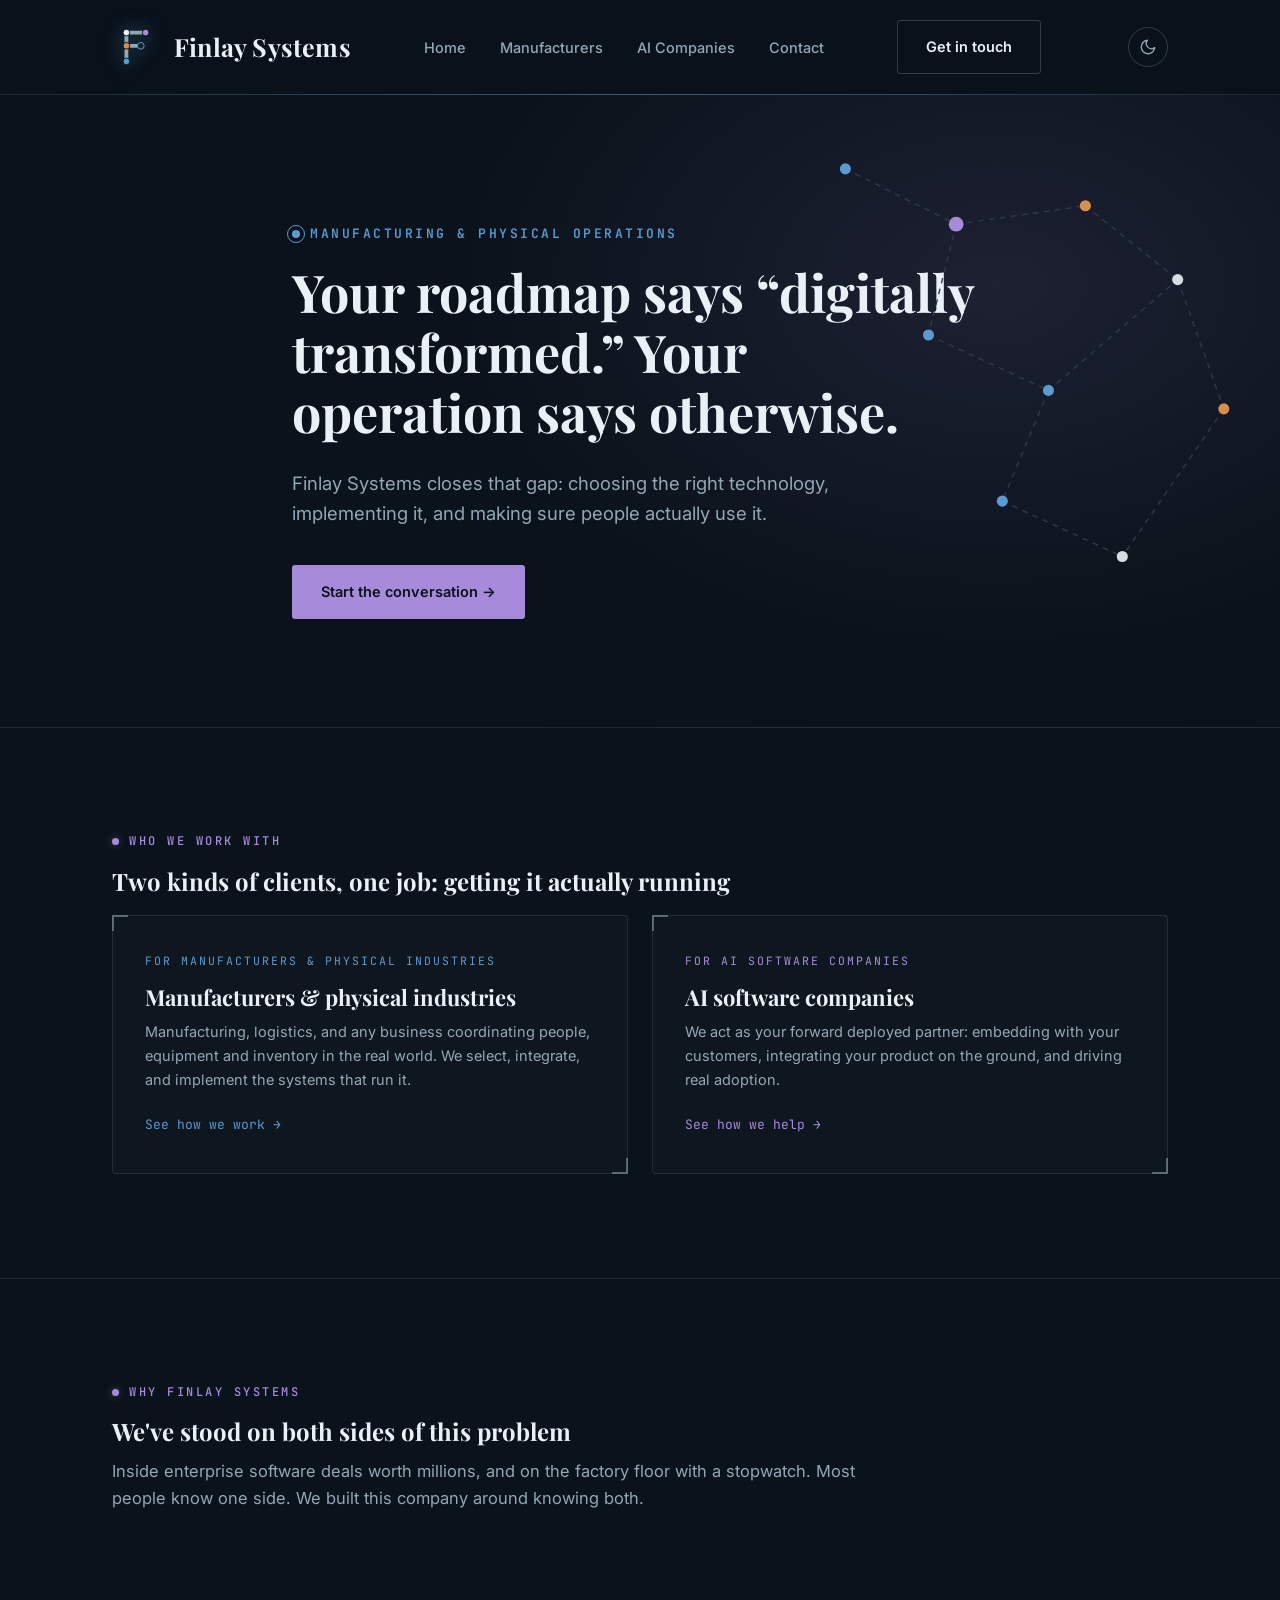
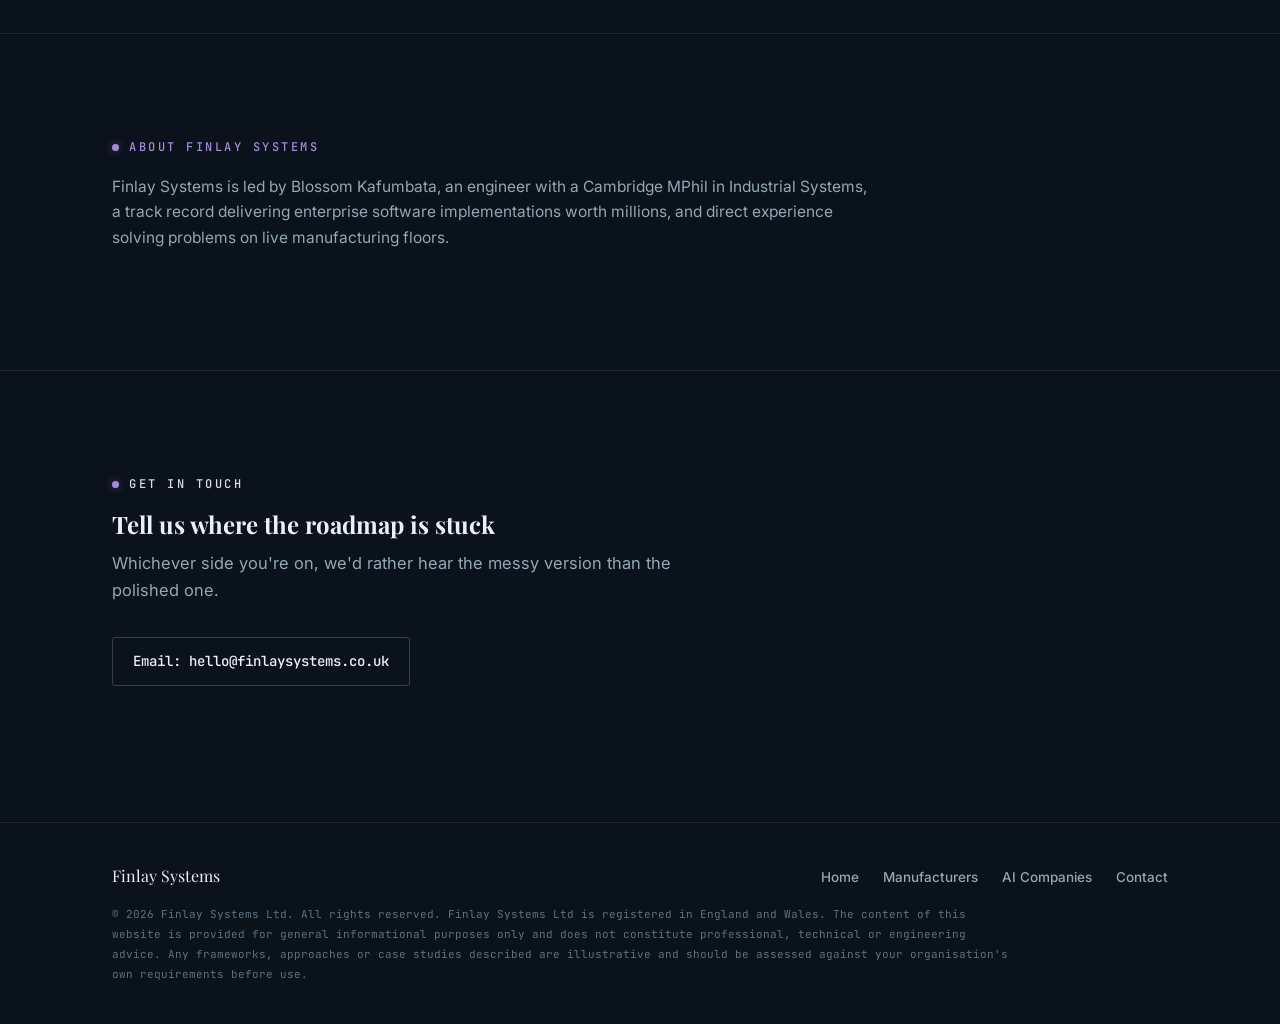
==== finlay-systems-website-final/index.html @ d7bae2d4 "Add files via upload" ====
<!DOCTYPE html>
<html lang="en">
<head>
<meta charset="UTF-8">
<script>(function(){try{var t=localStorage.getItem('finlay-theme');if(t==='light'){document.documentElement.setAttribute('data-theme','light');}}catch(e){}})();</script>
<meta name="viewport" content="width=device-width, initial-scale=1.0">
<title>Finlay Systems: Manufacturing, Physical Operations & AI Deployment</title>
<meta name="description" content="Finlay Systems helps manufacturing and physical operations businesses implement the right systems, and helps AI software companies deploy their product on the ground as their forward deployed partner.">
<link rel="icon" href="favicon.ico" sizes="50x50">
<link rel="icon" href="assets/logo-icon.svg" type="image/svg+xml">
<link rel="icon" href="assets/favicon-32.png" type="image/png" sizes="32x32">
<link rel="icon" href="assets/favicon-16.png" type="image/png" sizes="16x16">
<link rel="apple-touch-icon" href="assets/apple-touch-icon.png">
<link rel="icon" href="assets/favicon-192.png" type="image/png" sizes="192x192">
<link rel="stylesheet" href="styles.css">
</head>
<body>

<header>
  <div class="nav-wrap">
    <a href="index.html" class="brand">
      <svg viewBox="0 0 200 200" xmlns="http://www.w3.org/2000/svg">
        <g fill="none" stroke="#94A7B5" stroke-width="16" stroke-linecap="round">
          <line x1="60" y1="40" x2="60" y2="160"/>
          <line x1="60" y1="40" x2="140" y2="40"/>
          <line x1="60" y1="95" x2="120" y2="95"/>
        </g>
        <circle cx="60" cy="40" r="14" fill="#EAF1F6" stroke="#0A121B" stroke-width="4"/>
        <circle cx="60" cy="95" r="14" fill="#D68F4E" stroke="#0A121B" stroke-width="4"/>
        <circle cx="60" cy="160" r="14" fill="#5B9BCF" stroke="#0A121B" stroke-width="4"/>
        <circle cx="120" cy="95" r="14" fill="#16232F" stroke="#5B9BCF" stroke-width="4"/>
        <circle cx="140" cy="40" r="14" fill="#A78BDB" stroke="#0A121B" stroke-width="4"/>
      </svg>
      <span class="brand-name">Finlay Systems</span>
    </a>

    <nav class="desktop-nav">
      <ul>
        <li><a href="index.html">Home</a></li>
        <li><a href="manufacturers.html">Manufacturers</a></li>
        <li><a href="ai-companies.html">AI Companies</a></li>
        <li><a href="index.html#contact">Contact</a></li>
      </ul>
    </nav>

    <a href="index.html#contact" class="btn btn-ghost nav-cta">Get in touch</a>

    <div class="nav-right">
      <button class="theme-toggle" aria-label="Toggle light and dark mode">
        <svg class="icon-moon" viewBox="0 0 24 24" fill="none" stroke="currentColor" stroke-width="1.8" stroke-linecap="round" stroke-linejoin="round"><path d="M21 12.8A9 9 0 1 1 11.2 3 7 7 0 0 0 21 12.8Z"/></svg>
        <svg class="icon-sun" viewBox="0 0 24 24" fill="none" stroke="currentColor" stroke-width="1.8" stroke-linecap="round" stroke-linejoin="round"><circle cx="12" cy="12" r="4.5"/><path d="M12 2.5v2M12 19.5v2M4.2 4.2l1.4 1.4M18.4 18.4l1.4 1.4M2.5 12h2M19.5 12h2M4.2 19.8l1.4-1.4M18.4 5.6l1.4-1.4"/></svg>
      </button>

      <button class="menu-toggle" aria-label="Open menu">
        <span></span><span></span><span></span>
      </button>
    </div>
  </div>
  <div class="mobile-nav">
    <a href="index.html">Home</a>
    <a href="manufacturers.html">Manufacturers</a>
    <a href="ai-companies.html">AI Companies</a>
    <a href="index.html#contact">Contact</a>
  </div>
</header>

<!-- ================= HERO ================= -->
<section id="home" class="hero">
  <svg class="hero-net" viewBox="0 0 520 600" xmlns="http://www.w3.org/2000/svg" aria-hidden="true">
    <g fill="none" stroke="#2A3B4A" stroke-width="1.5">
      <line class="net-line" x1="60" y1="80" x2="180" y2="140"/>
      <line class="net-line" x1="180" y1="140" x2="150" y2="260"/>
      <line class="net-line" x1="180" y1="140" x2="320" y2="120"/>
      <line class="net-line" x1="320" y1="120" x2="420" y2="200"/>
      <line class="net-line" x1="150" y1="260" x2="280" y2="320"/>
      <line class="net-line" x1="280" y1="320" x2="420" y2="200"/>
      <line class="net-line" x1="280" y1="320" x2="230" y2="440"/>
      <line class="net-line" x1="230" y1="440" x2="360" y2="500"/>
      <line class="net-line" x1="420" y1="200" x2="470" y2="340"/>
      <line class="net-line" x1="470" y1="340" x2="360" y2="500"/>
    </g>
    <g class="net-node" style="color:#5B9BCF;"><circle cx="60" cy="80" r="6" fill="currentColor"/></g>
    <g class="net-node" style="color:#D68F4E;"><circle cx="320" cy="120" r="6" fill="currentColor"/></g>
    <g class="net-node" style="color:#5B9BCF;"><circle cx="150" cy="260" r="6" fill="currentColor"/></g>
    <g class="net-node" style="color:#D7DEE3;"><circle cx="420" cy="200" r="6" fill="currentColor"/></g>
    <g class="net-node" style="color:#5B9BCF;"><circle cx="280" cy="320" r="6" fill="currentColor"/></g>
    <g class="net-node" style="color:#D68F4E;"><circle cx="470" cy="340" r="6" fill="currentColor"/></g>
    <g class="net-node" style="color:#5B9BCF;"><circle cx="230" cy="440" r="6" fill="currentColor"/></g>
    <g class="net-node" style="color:#D7DEE3;"><circle cx="360" cy="500" r="6" fill="currentColor"/></g>
    <g class="net-node" style="color:#A78BDB;"><circle cx="180" cy="140" r="8" fill="currentColor"/></g>
  </svg>
  <div class="container">
    <p class="hero-kicker"><span class="pulse-dot"></span>Manufacturing &amp; Physical Operations</p>
    <h1>Your roadmap says &ldquo;digitally transformed.&rdquo; Your operation says otherwise.</h1>
    <p class="lede">Finlay Systems closes that gap: choosing the right technology, implementing it, and making sure people actually use it.</p>
    <div class="hero-actions">
      <a href="index.html#contact" class="btn btn-primary">Start the conversation →</a>
    </div>
  </div>
</section>

<!-- ================= TWO PATHS ================= -->
<section>
  <div class="container">
    <div class="section-head">
      <span class="eyebrow">Who we work with</span>
      <h2>Two kinds of clients, one job: getting it actually running</h2>
    </div>
    <div class="path-grid">
      <a href="manufacturers.html" class="path-card panel reveal" style="--accent:var(--steel); --accent-glow:var(--steel-glow);">
        <div class="path-eyebrow">For manufacturers &amp; physical industries</div>
        <h3>Manufacturers &amp; physical industries</h3>
        <p>Manufacturing, logistics, and any business coordinating people, equipment and inventory in the real world. We select, integrate, and implement the systems that run it.</p>
        <span class="path-link">See how we work →</span>
      </a>
      <a href="ai-companies.html" class="path-card panel reveal" style="--accent:var(--purple); --accent-glow:var(--purple-glow);">
        <div class="path-eyebrow">For AI software companies</div>
        <h3>AI software companies</h3>
        <p>We act as your forward deployed partner: embedding with your customers, integrating your product on the ground, and driving real adoption.</p>
        <span class="path-link">See how we help →</span>
      </a>
    </div>
  </div>
</section>

<!-- ================= WHY US (short) ================= -->
<section class="why-block">
  <div class="container">
    <div class="text-block">
      <span class="eyebrow">Why Finlay Systems</span>
      <h2>We've stood on both sides of this problem</h2>
      <p>Inside enterprise software deals worth millions, and on the factory floor with a stopwatch. Most people know one side. We built this company around knowing both.</p>
    </div>
  </div>
</section>

<!-- ================= ABOUT (short) ================= -->
<section id="about" class="about-short">
  <div class="container">
    <div class="text-block">
      <span class="eyebrow">About Finlay Systems</span>
      <p>Finlay Systems is led by Blossom Kafumbata, an engineer with a Cambridge MPhil in Industrial Systems, a track record delivering enterprise software implementations worth millions, and direct experience solving problems on live manufacturing floors.</p>
    </div>
  </div>
</section>

<!-- ================= CONTACT ================= -->
<section id="contact" class="contact">
  <div class="container">
    <div class="text-block">
      <span class="eyebrow" style="color:var(--mist);">Get in touch</span>
      <h2>Tell us where the roadmap is stuck</h2>
      <p class="lede">Whichever side you're on, we'd rather hear the messy version than the polished one.</p>
      <div class="contact-links">
        <a href="mailto:hello@finlaysystems.co.uk">Email: hello@finlaysystems.co.uk</a>
        <!-- <a href="https://linkedin.com/in/blossom-tariro-kafumbata/" target="_blank" rel="noopener">LinkedIn</a> -->
        <!-- <a href="https://github.com/BlossyK5" target="_blank" rel="noopener">GitHub</a> -->
      </div>
    </div>
  </div>
</section>

<footer>
  <div class="container">
    <div class="foot-top">
      <div class="foot-brand">Finlay Systems</div>
      <nav>
        <ul>
          <li><a href="index.html">Home</a></li>
          <li><a href="manufacturers.html">Manufacturers</a></li>
          <li><a href="ai-companies.html">AI Companies</a></li>
          <li><a href="index.html#contact">Contact</a></li>
        </ul>
      </nav>
    </div>
    <div class="legal">
      © 2026 Finlay Systems Ltd. All rights reserved. Finlay Systems Ltd is registered in England and Wales. The content of this website is provided for general informational purposes only and does not constitute professional, technical or engineering advice. Any frameworks, approaches or case studies described are illustrative and should be assessed against your organisation's own requirements before use.
    </div>
  </div>
</footer>

<script src="script.js"></script>
</body>
</html>
---- finlay-systems-website-final/styles.css ----
/* ============================================================
   Finlay Systems — stylesheet v2 "Control Room"
   A futuristic, systems-dashboard aesthetic built on the
   brand's connected-node motif — not a generic dark reskin.
   ============================================================ */

@import url('https://fonts.googleapis.com/css2?family=Playfair+Display:wght@600;700&family=Inter:wght@400;500;600;700&family=JetBrains+Mono:wght@400;500;600&display=swap');

:root{
  --bg-0:#0A121B;
  --bg-1:#101B27;
  --bg-2:#16232F;
  --line:rgba(255,255,255,.09);
  --line-strong:rgba(255,255,255,.18);
  --header-bg:rgba(10,18,27,.82);
  --overlay-soft:rgba(255,255,255,.02);
  --overlay-mid:rgba(255,255,255,.03);
  --overlay-strong:rgba(255,255,255,.25);
  --net-line-color:#2A3B4A;
  --sweep-a:rgba(255,255,255,.06);
  --sweep-b:rgba(255,255,255,.2);

  --steel:#5B9BCF;
  --steel-glow:rgba(91,155,207,.45);
  --purple:#A78BDB;
  --purple-glow:rgba(167,139,219,.45);
  --copper:#D68F4E;
  --copper-glow:rgba(214,143,78,.4);
  --mist:#D7DEE3;

  --text-primary:#EAF1F6;
  --text-secondary:#94A7B5;
  --text-muted:#5E7180;
  --white:#FFFFFF;

  --serif:'Playfair Display', Georgia, 'Times New Roman', serif;
  --sans:'Inter', -apple-system, BlinkMacSystemFont, 'Segoe UI', Arial, sans-serif;
  --mono:'JetBrains Mono', 'SF Mono', Consolas, monospace;
  --maxw:1120px;
}

[data-theme="light"]{
  --bg-0:#FFFFFF;
  --bg-1:#F3F6F8;
  --bg-2:#E8EDF1;
  --line:rgba(10,20,30,.10);
  --line-strong:rgba(10,20,30,.20);
  --header-bg:rgba(255,255,255,.85);
  --overlay-soft:rgba(10,20,30,.025);
  --overlay-mid:rgba(10,20,30,.035);
  --overlay-strong:rgba(10,20,30,.22);
  --net-line-color:#C7D2D9;
  --sweep-a:rgba(10,20,30,.06);
  --sweep-b:rgba(10,20,30,.22);

  --steel:#2E6690;
  --steel-glow:rgba(46,102,144,.30);
  --purple:#6B4E8E;
  --purple-glow:rgba(107,78,142,.28);
  --copper:#9F6130;
  --copper-glow:rgba(159,97,48,.30);
  --mist:#46586A;

  --text-primary:#12202C;
  --text-secondary:#48596A;
  --text-muted:#7C8B98;
}

*{box-sizing:border-box;}
html{scroll-behavior:smooth;}
body{
  margin:0;
  font-family:var(--sans);
  color:var(--text-secondary);
  background:var(--bg-0);
  line-height:1.65;
  -webkit-font-smoothing:antialiased;
  overflow-x:hidden;
  background-image:
    linear-gradient(var(--bg-0), var(--bg-0)),
    repeating-linear-gradient(0deg, var(--overlay-mid) 0px, var(--overlay-mid) 1px, transparent 1px, transparent 64px),
    repeating-linear-gradient(90deg, var(--overlay-mid) 0px, var(--overlay-mid) 1px, transparent 1px, transparent 64px);
}
h1,h2,h3{
  font-family:var(--serif);
  font-weight:700;
  line-height:1.15;
  margin:0 0 .5em;
  color:var(--text-primary);
}
p{margin:0 0 1em;}
a{color:inherit;}
.container{max-width:var(--maxw);margin:0 auto;padding:0 32px;position:relative;}
section{padding:104px 0;position:relative;border-bottom:1px solid var(--line);}
section:last-of-type{border-bottom:none;}

.eyebrow{
  font-family:var(--mono);
  font-size:12px;
  letter-spacing:2.5px;
  text-transform:uppercase;
  font-weight:500;
  color:var(--purple);
  margin-bottom:16px;
  display:flex;
  align-items:center;
  gap:10px;
}
.eyebrow::before{
  content:'';
  width:7px;height:7px;border-radius:50%;
  background:var(--purple);
  box-shadow:0 0 8px var(--purple-glow);
  flex:none;
}

/* ---------- buttons ---------- */
.btn{
  display:inline-flex;
  align-items:center;
  gap:8px;
  padding:14px 28px;
  border-radius:3px;
  font-weight:600;
  font-size:14.5px;
  font-family:var(--sans);
  text-decoration:none;
  transition:transform .15s ease, box-shadow .2s ease, background .15s ease, border-color .15s ease;
  border:1px solid transparent;
  cursor:pointer;
}
.btn-primary{
  background:var(--purple);color:var(--bg-0);
  box-shadow:0 0 0 rgba(167,139,219,0);
}
.btn-primary:hover{
  transform:translateY(-1px);
  box-shadow:0 0 28px var(--purple-glow);
}
.btn-ghost{
  background:transparent;color:var(--text-primary);border-color:var(--line-strong);
}
.btn-ghost:hover{border-color:var(--steel);box-shadow:0 0 20px var(--steel-glow);}
.btn-ghost-light{background:transparent;color:var(--text-primary);border-color:var(--overlay-strong);}
.btn-ghost-light:hover{border-color:var(--text-primary);box-shadow:0 0 20px var(--overlay-mid);}

/* ---------- header / nav ---------- */
header{
  position:sticky;top:0;z-index:50;
  background:var(--header-bg);
  backdrop-filter:blur(10px);
  border-bottom:1px solid var(--line);
}
header::after{
  content:'';position:absolute;left:0;right:0;bottom:-1px;height:1px;
  background:linear-gradient(90deg, transparent, var(--steel-glow), transparent);
}
.nav-wrap{
  max-width:var(--maxw);margin:0 auto;padding:20px 32px;
  display:flex;align-items:center;justify-content:space-between;
}
.brand{display:flex;align-items:center;gap:14px;text-decoration:none;}
.brand svg{height:48px;width:auto;display:block;filter:drop-shadow(0 0 10px rgba(91,155,207,.45));}
.brand-name{font-family:var(--serif);font-weight:700;font-size:25px;color:var(--text-primary);letter-spacing:.2px;}
.brand-name span{display:block;font-family:var(--mono);font-weight:500;font-size:9.5px;letter-spacing:2.5px;color:var(--steel);margin-top:2px;}
nav ul{list-style:none;display:flex;gap:34px;margin:0;padding:0;}
nav a{text-decoration:none;font-weight:500;font-size:14.5px;color:var(--text-secondary);transition:color .15s;}
nav a:hover{color:var(--steel);}
.nav-cta{display:none;}
@media(min-width:720px){.nav-cta{display:inline-flex;}}
.nav-right{display:flex;align-items:center;gap:10px;}

/* ---------- theme toggle ---------- */
.theme-toggle{
  display:inline-flex;align-items:center;justify-content:center;
  width:40px;height:40px;border-radius:50%;flex:none;
  border:1px solid var(--line-strong);background:transparent;cursor:pointer;
  color:var(--text-secondary);margin-left:14px;transition:border-color .15s ease, color .15s ease;
}
.theme-toggle:hover{border-color:var(--steel);color:var(--steel);}
.theme-toggle svg{width:18px;height:18px;display:block;}
.theme-toggle .icon-moon{display:block;}
.theme-toggle .icon-sun{display:none;}
[data-theme="light"] .theme-toggle .icon-moon{display:none;}
[data-theme="light"] .theme-toggle .icon-sun{display:block;}
.menu-toggle{display:flex;flex-direction:column;gap:5px;background:none;border:none;cursor:pointer;padding:8px;}
.menu-toggle span{width:24px;height:2px;background:var(--text-primary);display:block;}
@media(min-width:720px){.menu-toggle{display:none;}}
.mobile-nav{display:none;flex-direction:column;background:var(--bg-1);border-bottom:1px solid var(--line);}
.mobile-nav.open{display:flex;}
.mobile-nav a{padding:16px 32px;text-decoration:none;color:var(--text-primary);font-weight:500;border-top:1px solid var(--line);}
@media(min-width:720px){nav.desktop-nav{display:flex;} .mobile-nav{display:none !important;}}
@media(max-width:719px){nav.desktop-nav{display:none;}}

/* ---------- status badge ---------- */
.status-badge{
  display:inline-flex;align-items:center;gap:9px;
  font-family:var(--mono);font-size:12px;letter-spacing:1.5px;color:var(--steel);
  border:1px solid rgba(91,155,207,.35);border-radius:20px;padding:7px 16px;margin-bottom:28px;
  background:rgba(91,155,207,.06);
}
.status-badge .pulse-dot{
  width:8px;height:8px;border-radius:50%;background:var(--steel);position:relative;flex:none;
}
.status-badge .pulse-dot::after{
  content:'';position:absolute;inset:-5px;border-radius:50%;border:1px solid var(--steel);
  animation:pulse-ring 2.2s ease-out infinite;
}
@keyframes pulse-ring{
  0%{transform:scale(.6);opacity:.9;}
  100%{transform:scale(2.1);opacity:0;}
}

/* ---------- hero ---------- */
.hero{
  background:radial-gradient(ellipse 900px 600px at 78% 30%, rgba(167,139,219,.12), transparent 60%), var(--bg-0);
  position:relative;overflow:hidden;padding:128px 0 108px;
}
.hero .container{max-width:760px;}
.hero h1{color:var(--text-primary);font-size:clamp(32px,5vw,52px);}
.hero p.lede{font-size:18.5px;color:var(--text-secondary);max-width:560px;margin-bottom:36px;}
.hero-actions{display:flex;gap:16px;flex-wrap:wrap;}
.hero-subnote{
  display:inline-flex;align-items:center;gap:6px;margin-top:28px;
  font-family:var(--mono);font-size:12.5px;letter-spacing:.3px;color:var(--text-muted);
  text-decoration:none;border-bottom:1px solid transparent;transition:color .2s ease, border-color .2s ease;
}
.hero-subnote:hover{color:var(--steel);border-color:var(--steel);}
.hero-net{position:absolute;right:10px;top:0;bottom:0;width:480px;z-index:1;pointer-events:none;}
@media(max-width:900px){.hero-net{display:none;}}
.hero-net .net-line,.page-hero-net .net-line,.bottom-net .net-line{stroke:var(--net-line-color);stroke-dasharray:6 6;animation:dash-flow 3.5s linear infinite;}
.hero-net .net-node circle,.page-hero-net .net-node circle,.bottom-net .net-node circle{animation:node-pulse 2.8s ease-in-out infinite;}
.hero-net .net-node:nth-child(2) circle,.page-hero-net .net-node:nth-child(2) circle,.bottom-net .net-node:nth-child(2) circle{animation-delay:.4s;}
.hero-net .net-node:nth-child(3) circle,.page-hero-net .net-node:nth-child(3) circle,.bottom-net .net-node:nth-child(3) circle{animation-delay:.8s;}
.hero-net .net-node:nth-child(4) circle,.page-hero-net .net-node:nth-child(4) circle,.bottom-net .net-node:nth-child(4) circle{animation-delay:1.2s;}
.hero-net .net-node:nth-child(5) circle,.page-hero-net .net-node:nth-child(5) circle,.bottom-net .net-node:nth-child(5) circle{animation-delay:1.6s;}
.hero-net .net-node:nth-child(6) circle,.page-hero-net .net-node:nth-child(6) circle,.bottom-net .net-node:nth-child(6) circle{animation-delay:2s;}
@keyframes dash-flow{to{stroke-dashoffset:-120;}}
@keyframes node-pulse{
  0%,100%{opacity:.55;}
  50%{opacity:1;filter:drop-shadow(0 0 6px currentColor);}
}

/* ---------- reveal on scroll ---------- */
.reveal{opacity:0;transform:translateY(18px);transition:opacity .6s ease, transform .6s ease;}
.reveal.in{opacity:1;transform:translateY(0);}

/* ---------- gap section ---------- */
.gap-section{background:var(--bg-1);}
.gap-section p{font-size:16.5px;color:var(--text-secondary);max-width:760px;}
.gap-section p.lead-line{font-size:22px;font-family:var(--serif);color:var(--text-primary);max-width:700px;}
.gap-section p.punchline{font-family:var(--mono);font-size:14px;letter-spacing:.5px;color:var(--steel);}

/* ---------- panels (shared card look) ---------- */
.panel{
  background:var(--overlay-soft);
  border:1px solid var(--line);
  border-radius:4px;
  padding:32px 28px;
  position:relative;
  transition:border-color .2s ease, box-shadow .25s ease, transform .2s ease;
}
.panel::before,.panel::after{
  content:'';position:absolute;width:14px;height:14px;border-color:var(--accent, var(--steel));
  opacity:.55;
}
.panel::before{top:-1px;left:-1px;border-top:2px solid;border-left:2px solid;}
.panel::after{bottom:-1px;right:-1px;border-bottom:2px solid;border-right:2px solid;}
.panel:hover{border-color:var(--accent, var(--steel));box-shadow:0 0 26px var(--accent-glow, var(--steel-glow));transform:translateY(-2px);}

/* ---------- who we work with ---------- */
.industries{background:var(--bg-0);}
.industry-grid{display:grid;grid-template-columns:repeat(auto-fit,minmax(260px,1fr));gap:24px;margin-top:36px;}
.industry-card .dot{width:10px;height:10px;border-radius:50%;margin-bottom:18px;box-shadow:0 0 10px var(--accent-glow, var(--steel-glow));}
.industry-card h3{font-size:18px;margin-bottom:10px;color:var(--text-primary);}
.industry-card p{font-size:14.5px;color:var(--text-secondary);margin:0;}

/* ---------- two pillars ---------- */
.pillars{display:grid;grid-template-columns:repeat(auto-fit,minmax(320px,1fr));gap:28px;margin-top:40px;}
.pillar{padding:40px 36px;}
.pillar-num{font-family:var(--mono);font-size:13px;color:var(--purple);font-weight:600;letter-spacing:2px;}
.pillar h3{font-size:23px;margin:12px 0 6px;color:var(--text-primary);}
.pillar .tag{font-size:14.5px;color:var(--steel);margin-bottom:20px;font-family:var(--mono);letter-spacing:.3px;}
.pillar ul{margin:0 0 20px;padding-left:20px;}
.pillar li{margin-bottom:8px;font-size:14.5px;color:var(--text-secondary);}
.pillar .outcome{border-top:1px solid var(--line);padding-top:18px;font-size:14px;color:var(--text-secondary);}
.pillar .outcome b{color:var(--purple);font-weight:600;}

/* ---------- framework / process ---------- */
.framework{background:var(--bg-1);}
.framework .eyebrow{color:var(--steel);}
.framework .eyebrow::before{background:var(--steel);box-shadow:0 0 8px var(--steel-glow);}
.steps{display:grid;grid-template-columns:repeat(auto-fit,minmax(180px,1fr));gap:0;margin:56px 0 44px;position:relative;}
.step{position:relative;padding:0 16px;text-align:left;}
.step .node{
  width:18px;height:18px;border-radius:50%;margin-bottom:20px;position:relative;z-index:2;
  box-shadow:0 0 0 3px var(--bg-1), 0 0 16px var(--node-glow, var(--steel-glow));
}
.step .node::after{
  content:'';position:absolute;inset:-8px;border-radius:50%;border:1px solid var(--node-color, var(--steel));
  opacity:.5;animation:pulse-ring 2.6s ease-out infinite;
}
.step .line{position:absolute;top:9px;left:calc(-50% + 9px);width:100%;height:1px;
  background:linear-gradient(90deg, var(--sweep-a,rgba(255,255,255,.06)), var(--sweep-b,rgba(255,255,255,.2)), var(--sweep-a,rgba(255,255,255,.06)));
  background-size:200% 100%;animation:sweep 3s linear infinite;z-index:1;}
.step:first-child .line{display:none;}
@keyframes sweep{0%{background-position:200% 0;}100%{background-position:-200% 0;}}
.step .word{font-family:var(--serif);font-weight:700;font-size:19px;margin-bottom:6px;color:var(--text-primary);}
.step p{font-size:13.5px;color:var(--text-secondary);margin:0;}
.framework .closing-line{font-family:var(--mono);font-size:13.5px;letter-spacing:.3px;color:var(--steel);border-top:1px solid var(--line);padding-top:28px;}

/* ---------- why us ---------- */
.why-block{background:var(--bg-0);}
.why-block p{font-size:16.5px;color:var(--text-secondary);}
.why-block p.punch{font-family:var(--serif);font-size:21px;color:var(--text-primary);margin-top:24px;}

/* generic narrow text block: width lives on an INNER wrapper, never on .container itself,
   so the left edge always lines up with every other section on the page */
.text-block{max-width:760px;}

/* ---------- cta band ---------- */
.cta-band{
  background:linear-gradient(135deg, rgba(167,139,219,.12), rgba(91,155,207,.08)), var(--bg-1);
  text-align:left;position:relative;overflow:hidden;
}
.cta-band .container{position:relative;z-index:2;}
.cta-band h2{color:var(--text-primary);}
.cta-band p{color:var(--text-secondary);font-size:16.5px;max-width:600px;}

/* ---------- about (short) ---------- */
.about-short{background:var(--bg-0);}
.about-short p{font-size:15.5px;color:var(--text-secondary);}

/* ---------- services page sections ---------- */
.services-section{background:var(--bg-1);}
.service-block{border-top:1px solid var(--line);padding-top:56px;}
.service-block h3{font-size:25px;color:var(--text-primary);}
.service-block ul li{color:var(--text-secondary);}
.service-block .walk-away{
  background:var(--overlay-mid);border:1px solid var(--line);border-radius:4px;padding:20px 24px;font-size:14px;margin-top:20px;color:var(--text-secondary);
}
.service-block .walk-away b{color:var(--purple);}
table.industry-table{width:100%;border-collapse:collapse;margin-top:24px;font-size:14px;}
table.industry-table th{
  text-align:left;font-family:var(--mono);font-weight:500;font-size:12.5px;letter-spacing:1px;text-transform:uppercase;color:var(--steel);
  padding:12px 16px;border-bottom:1px solid var(--line-strong);
}
table.industry-table td{padding:11px 16px;border-bottom:1px solid var(--line);color:var(--text-secondary);vertical-align:top;}
.engagement-grid{display:grid;grid-template-columns:repeat(auto-fit,minmax(240px,1fr));gap:20px;margin-top:20px;}
.engagement-card{padding:24px 26px;}
.engagement-card h4{font-family:var(--serif);font-size:18px;margin:0 0 8px;color:var(--text-primary);}
.engagement-card p{font-size:14px;color:var(--text-secondary);margin:0;}

/* ---------- contact ---------- */
.contact{background:var(--bg-0);}
.contact h2{color:var(--text-primary);}
.contact p.lede{color:var(--text-secondary);font-size:16.5px;max-width:600px;}
.contact-links{display:flex;flex-wrap:wrap;gap:16px;margin:32px 0;}
.contact-links a{
  border:1px solid var(--line-strong);border-radius:3px;padding:12px 20px;text-decoration:none;
  color:var(--text-primary);font-size:14px;font-family:var(--mono);font-weight:500;display:inline-flex;align-items:center;gap:8px;
  transition:border-color .2s, box-shadow .2s;
}
.contact-links a:hover{border-color:var(--steel);box-shadow:0 0 18px var(--steel-glow);}
.contact p.note{font-style:italic;color:var(--text-secondary);font-family:var(--serif);font-size:16px;max-width:560px;}

/* ---------- footer ---------- */
footer{background:var(--bg-0);border-top:1px solid var(--line);padding:40px 0;}
footer .container{display:flex;flex-direction:column;gap:16px;}
footer .foot-top{display:flex;justify-content:space-between;align-items:center;flex-wrap:wrap;gap:16px;}
footer .foot-brand{color:var(--text-primary);font-family:var(--serif);font-size:16px;}
footer nav ul{display:flex;gap:24px;list-style:none;margin:0;padding:0;}
footer nav a{color:var(--text-secondary);text-decoration:none;font-size:13.5px;}
footer nav a:hover{color:var(--steel);}
footer .legal{font-family:var(--mono);font-size:11px;color:var(--text-muted);line-height:1.8;max-width:900px;}

/* ---------- section headers shared ---------- */
.section-head{max-width:700px;margin-bottom:20px;}
.mt-lg{margin-top:56px;}

/* ---------- hero kicker (the tagline moved out of the logo, into the hero) ---------- */
.hero-kicker{
  font-family:var(--mono);font-size:13px;letter-spacing:2.5px;font-weight:600;
  color:var(--steel);text-transform:uppercase;margin:0 0 18px;display:flex;align-items:center;gap:10px;
}
.hero-kicker .pulse-dot{width:8px;height:8px;border-radius:50%;background:var(--steel);position:relative;flex:none;}
.hero-kicker .pulse-dot::after{
  content:'';position:absolute;inset:-5px;border-radius:50%;border:1px solid var(--steel);
  animation:pulse-ring 2.2s ease-out infinite;
}

/* ---------- path cards (homepage hub linking to the two audience pages) ---------- */
.path-grid{display:grid;grid-template-columns:repeat(auto-fit,minmax(280px,1fr));gap:24px;margin-top:8px;}
.path-card{
  padding:36px 32px;text-decoration:none;display:block;
}
.path-card .path-eyebrow{font-family:var(--mono);font-size:11.5px;letter-spacing:2px;text-transform:uppercase;color:var(--accent,var(--steel));margin-bottom:14px;}
.path-card h3{font-size:22px;margin:0 0 10px;color:var(--text-primary);}
.path-card p{font-size:14.5px;color:var(--text-secondary);margin:0 0 18px;}
.path-card .path-link{font-family:var(--mono);font-size:13px;color:var(--accent,var(--steel));}

/* ---------- page hero (used on Manufacturers & AI Companies subpages) ---------- */
.page-hero{
  background:radial-gradient(ellipse 800px 500px at 20% 20%, rgba(91,155,207,.10), transparent 60%), var(--bg-0);
  padding:80px 0 64px;position:relative;overflow:hidden;
}
.page-hero .container{max-width:800px;position:relative;z-index:2;}
.page-hero h1{font-size:clamp(28px,4vw,42px);}
.page-hero p.lede{font-size:17px;color:var(--text-secondary);max-width:620px;}
.breadcrumb{font-family:var(--mono);font-size:12px;color:var(--text-muted);margin-bottom:20px;text-decoration:none;display:inline-block;}
.breadcrumb:hover{color:var(--steel);}
.page-hero-net{position:absolute;right:30px;top:20px;width:340px;z-index:1;opacity:.8;pointer-events:none;}
@media(max-width:900px){.page-hero-net{display:none;}}

/* ---------- bottom-of-page decorative network (echoes the hero shape lower on the page) ---------- */
.bottom-net{position:absolute;right:20px;bottom:20px;width:280px;z-index:1;opacity:.6;pointer-events:none;}
@media(max-width:900px){.bottom-net{display:none;}}

/* ---------- stat chips (under a hero lede) ---------- */
.stat-chips{display:flex;flex-wrap:wrap;gap:10px;margin-top:26px;}
.stat-chips span{
  font-family:var(--mono);font-size:12px;letter-spacing:.5px;color:var(--text-secondary);
  border:1px solid var(--line-strong);border-radius:20px;padding:7px 16px;
  display:inline-flex;align-items:center;gap:8px;
}
.stat-chips span::before{content:'';width:6px;height:6px;border-radius:50%;background:var(--chip-color,var(--steel));flex:none;}

/* ---------- role cards + section punch (AI companies "the gap / the role") ---------- */
.role-grid{display:grid;grid-template-columns:repeat(auto-fit,minmax(280px,1fr));gap:24px;}
.role-label{font-family:var(--mono);font-size:11.5px;letter-spacing:2px;text-transform:uppercase;color:var(--accent,var(--steel));margin-bottom:14px;}
.role-grid .panel p{font-size:15px;color:var(--text-secondary);margin:0;}
.section-punch{
  font-family:var(--serif);font-size:20px;color:var(--text-primary);margin:36px 0 0;
  border-top:1px solid var(--line);padding-top:28px;
}

/* ---------- table scroll wrapper (prevents the industries table breaking mobile layout) ---------- */
.table-scroll{overflow-x:auto;-webkit-overflow-scrolling:touch;}
.table-scroll table{min-width:560px;}

/* ============================================================
   Responsive fixes
   ============================================================ */

/* Tablet and below: tighten section rhythm */
@media(max-width:800px){
  section{padding:80px 0;}
  .hero{padding:104px 0 72px;}
  .page-hero{padding:64px 0 48px;}
}

/* Below this, grid minimums used on desktop (260-320px per card) start to
   exceed the actual content width once padding is subtracted, which forces
   horizontal overflow. Force single-column stacking explicitly rather than
   relying on auto-fit math that only works down to ~700px. */
@media(max-width:680px){
  .industry-grid,.pillars,.path-grid,.role-grid,.engagement-grid,.steps{
    grid-template-columns:1fr;
  }
  /* the connecting sweep-line between framework steps only makes sense
     when steps sit side by side; in a single stacked column it floats
     meaninglessly above each node, so hide it here */
  .step .line{display:none;}
  .step{padding:0;margin-bottom:32px;}
  .step:last-child{margin-bottom:0;}
}

@media(max-width:600px){
  section{padding:64px 0;}
  .hero{padding:96px 0 64px;}
  .page-hero{padding:56px 0 40px;}
  .container{padding:0 20px;}

  /* header: the full-size logo + wordmark + theme toggle + hamburger
     doesn't fit inside a 320-375px viewport at desktop sizing, so scale
     everything down and tighten the outer padding */
  .nav-wrap{padding:14px 16px;}
  .brand{gap:8px;}
  .brand svg{height:34px;}
  .brand-name{font-size:18px;}
  .brand-name span{font-size:8px;}
  .theme-toggle{width:36px;height:36px;margin-left:8px;}
  .theme-toggle svg{width:16px;height:16px;}
  .menu-toggle{padding:6px 4px;}
  .menu-toggle span{width:20px;}

  .hero h1{font-size:28px;}
  .page-hero h1{font-size:24px;}
  .hero-actions{flex-direction:column;align-items:stretch;}
  .hero-actions .btn{justify-content:center;}

  .stat-chips span{font-size:11px;padding:6px 12px;}
  .contact-links{flex-direction:column;align-items:stretch;}
  .contact-links a{justify-content:center;}

  footer .foot-top{flex-direction:column;align-items:flex-start;gap:12px;}
  footer nav ul{flex-wrap:wrap;gap:16px;}
}

@media(max-width:380px){
  .brand-name{font-size:16px;}
  .brand svg{height:30px;}
}
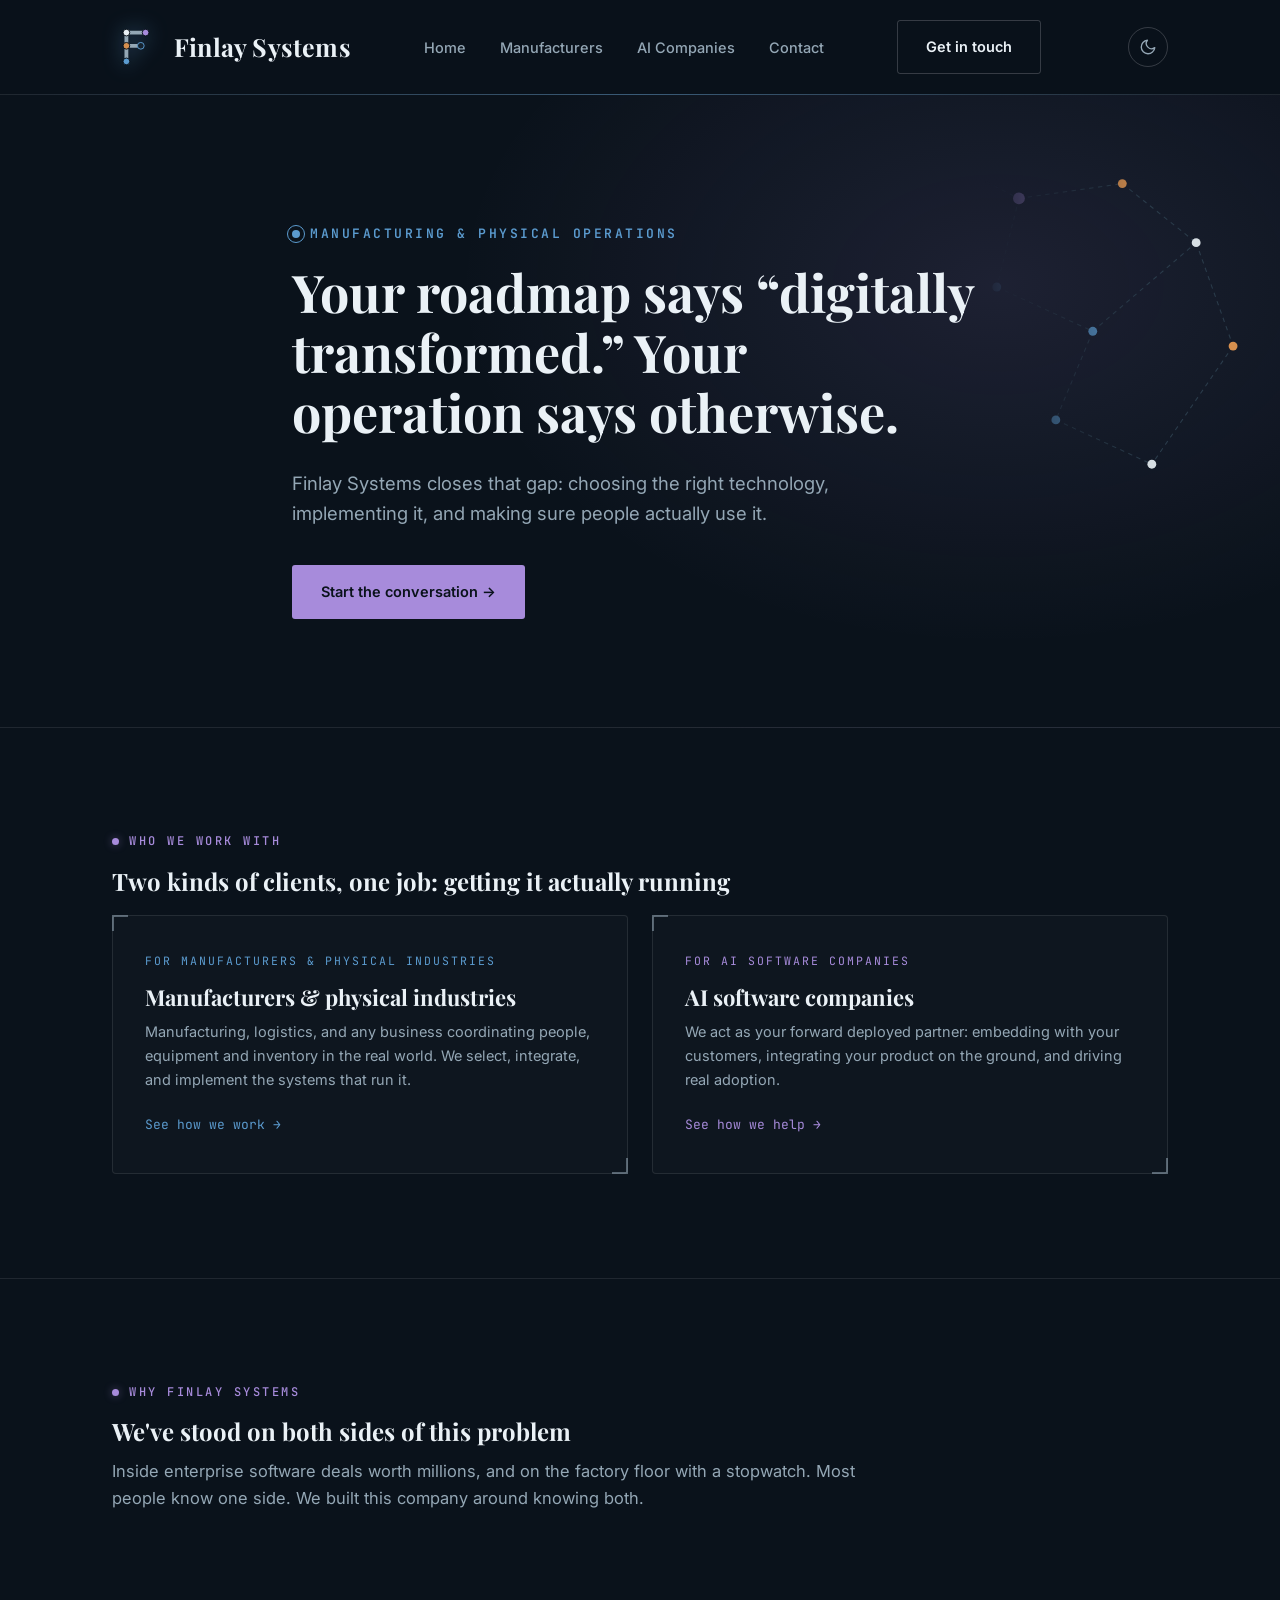
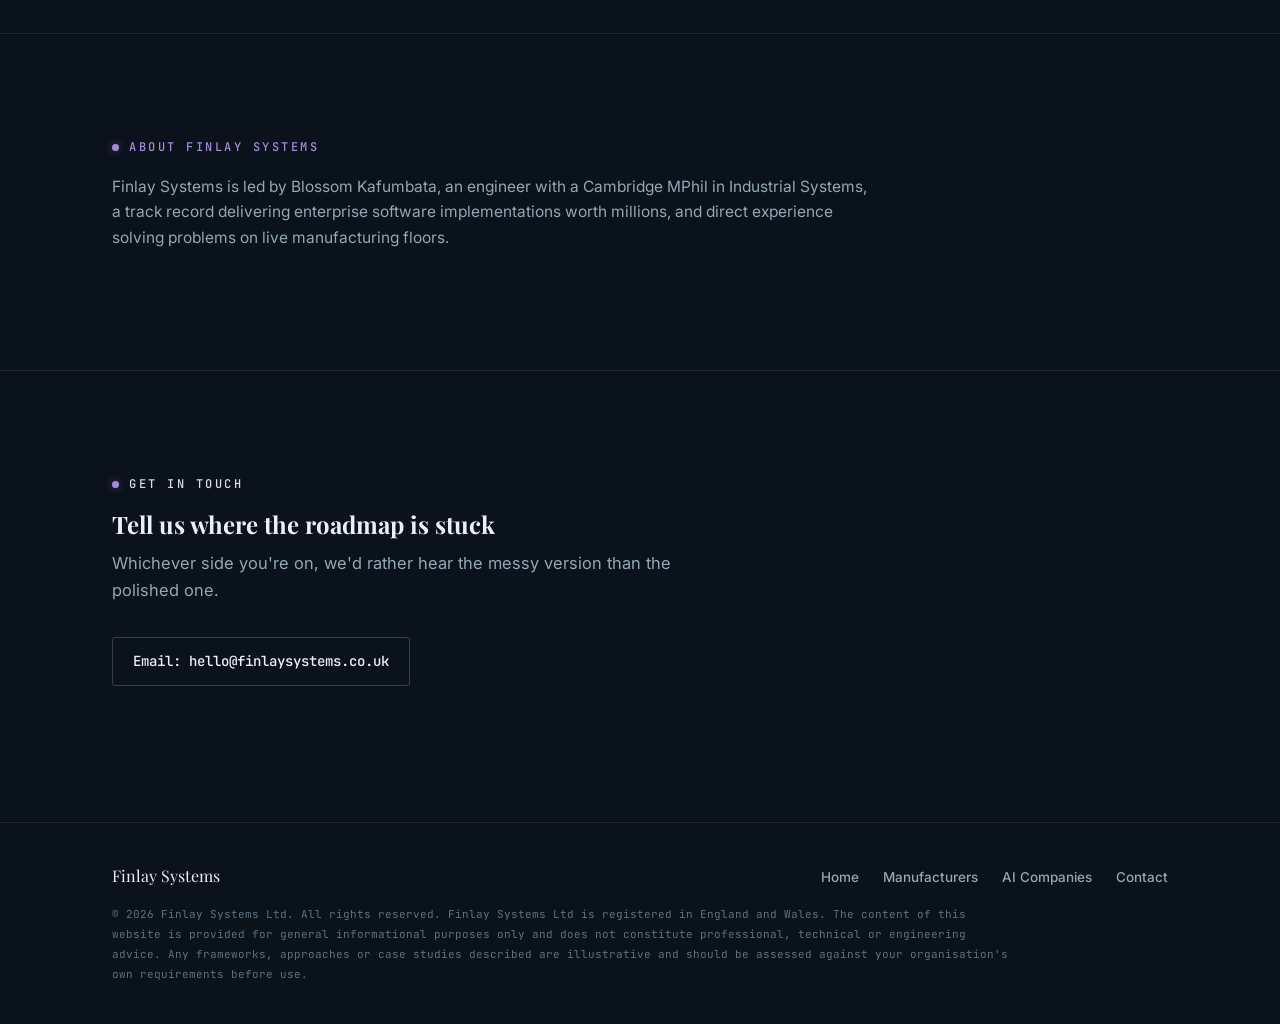
==== commit 2f29647f: "latest updates" ====
--- a/finlay-systems-website-final/index.html
+++ b/finlay-systems-website-final/index.html
@@ -6,7 +6,7 @@
 <meta name="viewport" content="width=device-width, initial-scale=1.0">
 <title>Finlay Systems: Manufacturing, Physical Operations & AI Deployment</title>
 <meta name="description" content="Finlay Systems helps manufacturing and physical operations businesses implement the right systems, and helps AI software companies deploy their product on the ground as their forward deployed partner.">
-<link rel="icon" href="favicon.ico" sizes="50x50">
+<link rel="icon" href="favicon.ico" sizes="any">
 <link rel="icon" href="assets/logo-icon.svg" type="image/svg+xml">
 <link rel="icon" href="assets/favicon-32.png" type="image/png" sizes="32x32">
 <link rel="icon" href="assets/favicon-16.png" type="image/png" sizes="16x16">
@@ -66,28 +66,41 @@
 
 <!-- ================= HERO ================= -->
 <section id="home" class="hero">
-  <svg class="hero-net" viewBox="0 0 520 600" xmlns="http://www.w3.org/2000/svg" aria-hidden="true">
-    <g fill="none" stroke="#2A3B4A" stroke-width="1.5">
-      <line class="net-line" x1="60" y1="80" x2="180" y2="140"/>
-      <line class="net-line" x1="180" y1="140" x2="150" y2="260"/>
-      <line class="net-line" x1="180" y1="140" x2="320" y2="120"/>
-      <line class="net-line" x1="320" y1="120" x2="420" y2="200"/>
-      <line class="net-line" x1="150" y1="260" x2="280" y2="320"/>
-      <line class="net-line" x1="280" y1="320" x2="420" y2="200"/>
-      <line class="net-line" x1="280" y1="320" x2="230" y2="440"/>
-      <line class="net-line" x1="230" y1="440" x2="360" y2="500"/>
-      <line class="net-line" x1="420" y1="200" x2="470" y2="340"/>
-      <line class="net-line" x1="470" y1="340" x2="360" y2="500"/>
+  <svg class="hero-net" viewBox="0 0 650 600" xmlns="http://www.w3.org/2000/svg" aria-hidden="true">
+    <defs>
+      <linearGradient id="netFade" x1="0" y1="0" x2="1" y2="0">
+        <stop offset="0%" stop-color="#fff" stop-opacity="0"/>
+        <stop offset="40%" stop-color="#fff" stop-opacity="0"/>
+        <stop offset="75%" stop-color="#fff" stop-opacity="1"/>
+        <stop offset="100%" stop-color="#fff" stop-opacity="1"/>
+      </linearGradient>
+      <mask id="netFadeMask">
+        <rect x="0" y="0" width="650" height="600" fill="url(#netFade)"/>
+      </mask>
+    </defs>
+    <g mask="url(#netFadeMask)">
+      <g fill="none" stroke="#2A3B4A" stroke-width="1.5">
+        <line class="net-line" x1="190" y1="80" x2="310" y2="140"/>
+        <line class="net-line" x1="310" y1="140" x2="280" y2="260"/>
+        <line class="net-line" x1="310" y1="140" x2="450" y2="120"/>
+        <line class="net-line" x1="450" y1="120" x2="550" y2="200"/>
+        <line class="net-line" x1="280" y1="260" x2="410" y2="320"/>
+        <line class="net-line" x1="410" y1="320" x2="550" y2="200"/>
+        <line class="net-line" x1="410" y1="320" x2="360" y2="440"/>
+        <line class="net-line" x1="360" y1="440" x2="490" y2="500"/>
+        <line class="net-line" x1="550" y1="200" x2="600" y2="340"/>
+        <line class="net-line" x1="600" y1="340" x2="490" y2="500"/>
+      </g>
+      <g class="net-node" style="color:#5B9BCF;"><circle cx="190" cy="80" r="6" fill="currentColor"/></g>
+      <g class="net-node" style="color:#D68F4E;"><circle cx="450" cy="120" r="6" fill="currentColor"/></g>
+      <g class="net-node" style="color:#5B9BCF;"><circle cx="280" cy="260" r="6" fill="currentColor"/></g>
+      <g class="net-node" style="color:#D7DEE3;"><circle cx="550" cy="200" r="6" fill="currentColor"/></g>
+      <g class="net-node" style="color:#5B9BCF;"><circle cx="410" cy="320" r="6" fill="currentColor"/></g>
+      <g class="net-node" style="color:#D68F4E;"><circle cx="600" cy="340" r="6" fill="currentColor"/></g>
+      <g class="net-node" style="color:#5B9BCF;"><circle cx="360" cy="440" r="6" fill="currentColor"/></g>
+      <g class="net-node" style="color:#D7DEE3;"><circle cx="490" cy="500" r="6" fill="currentColor"/></g>
+      <g class="net-node" style="color:#A78BDB;"><circle cx="310" cy="140" r="8" fill="currentColor"/></g>
     </g>
-    <g class="net-node" style="color:#5B9BCF;"><circle cx="60" cy="80" r="6" fill="currentColor"/></g>
-    <g class="net-node" style="color:#D68F4E;"><circle cx="320" cy="120" r="6" fill="currentColor"/></g>
-    <g class="net-node" style="color:#5B9BCF;"><circle cx="150" cy="260" r="6" fill="currentColor"/></g>
-    <g class="net-node" style="color:#D7DEE3;"><circle cx="420" cy="200" r="6" fill="currentColor"/></g>
-    <g class="net-node" style="color:#5B9BCF;"><circle cx="280" cy="320" r="6" fill="currentColor"/></g>
-    <g class="net-node" style="color:#D68F4E;"><circle cx="470" cy="340" r="6" fill="currentColor"/></g>
-    <g class="net-node" style="color:#5B9BCF;"><circle cx="230" cy="440" r="6" fill="currentColor"/></g>
-    <g class="net-node" style="color:#D7DEE3;"><circle cx="360" cy="500" r="6" fill="currentColor"/></g>
-    <g class="net-node" style="color:#A78BDB;"><circle cx="180" cy="140" r="8" fill="currentColor"/></g>
   </svg>
   <div class="container">
     <p class="hero-kicker"><span class="pulse-dot"></span>Manufacturing &amp; Physical Operations</p>
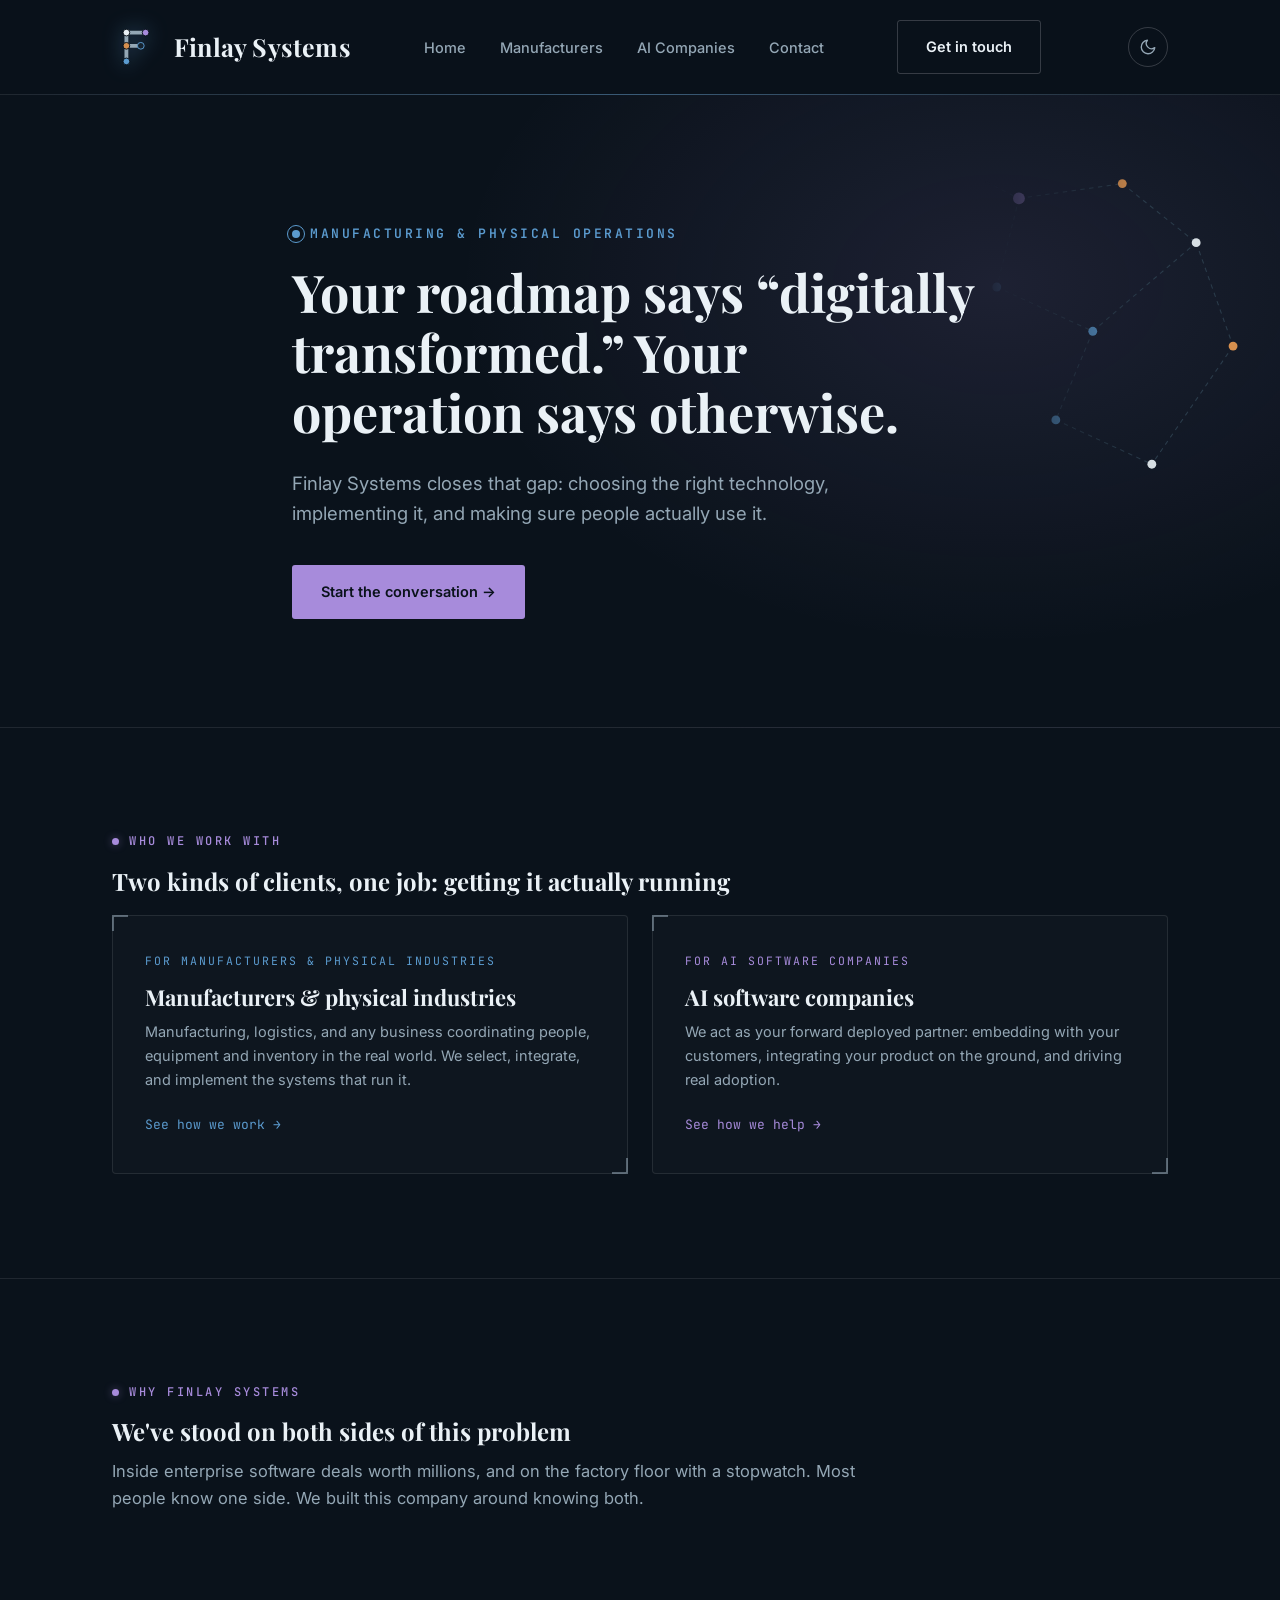
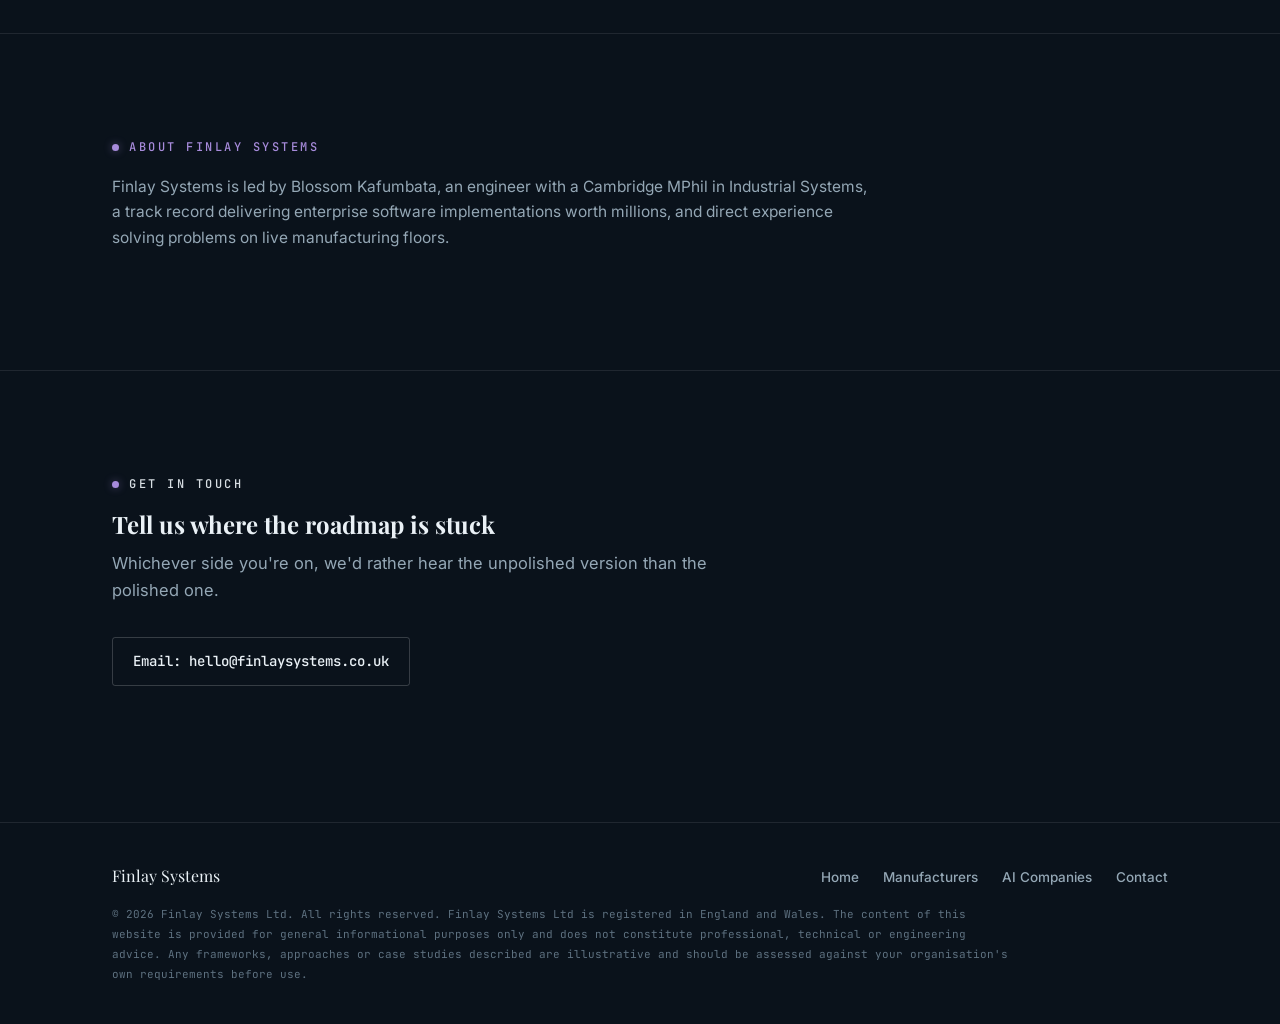
==== commit cd368f63: "editing page content" ====
--- a/finlay-systems-website-final/index.html
+++ b/finlay-systems-website-final/index.html
@@ -163,7 +163,7 @@
     <div class="text-block">
       <span class="eyebrow" style="color:var(--mist);">Get in touch</span>
       <h2>Tell us where the roadmap is stuck</h2>
-      <p class="lede">Whichever side you're on, we'd rather hear the messy version than the polished one.</p>
+      <p class="lede">Whichever side you're on, we'd rather hear the unpolished version than the polished one.</p>
       <div class="contact-links">
         <a href="mailto:hello@finlaysystems.co.uk">Email: hello@finlaysystems.co.uk</a>
         <!-- <a href="https://linkedin.com/in/blossom-tariro-kafumbata/" target="_blank" rel="noopener">LinkedIn</a> -->
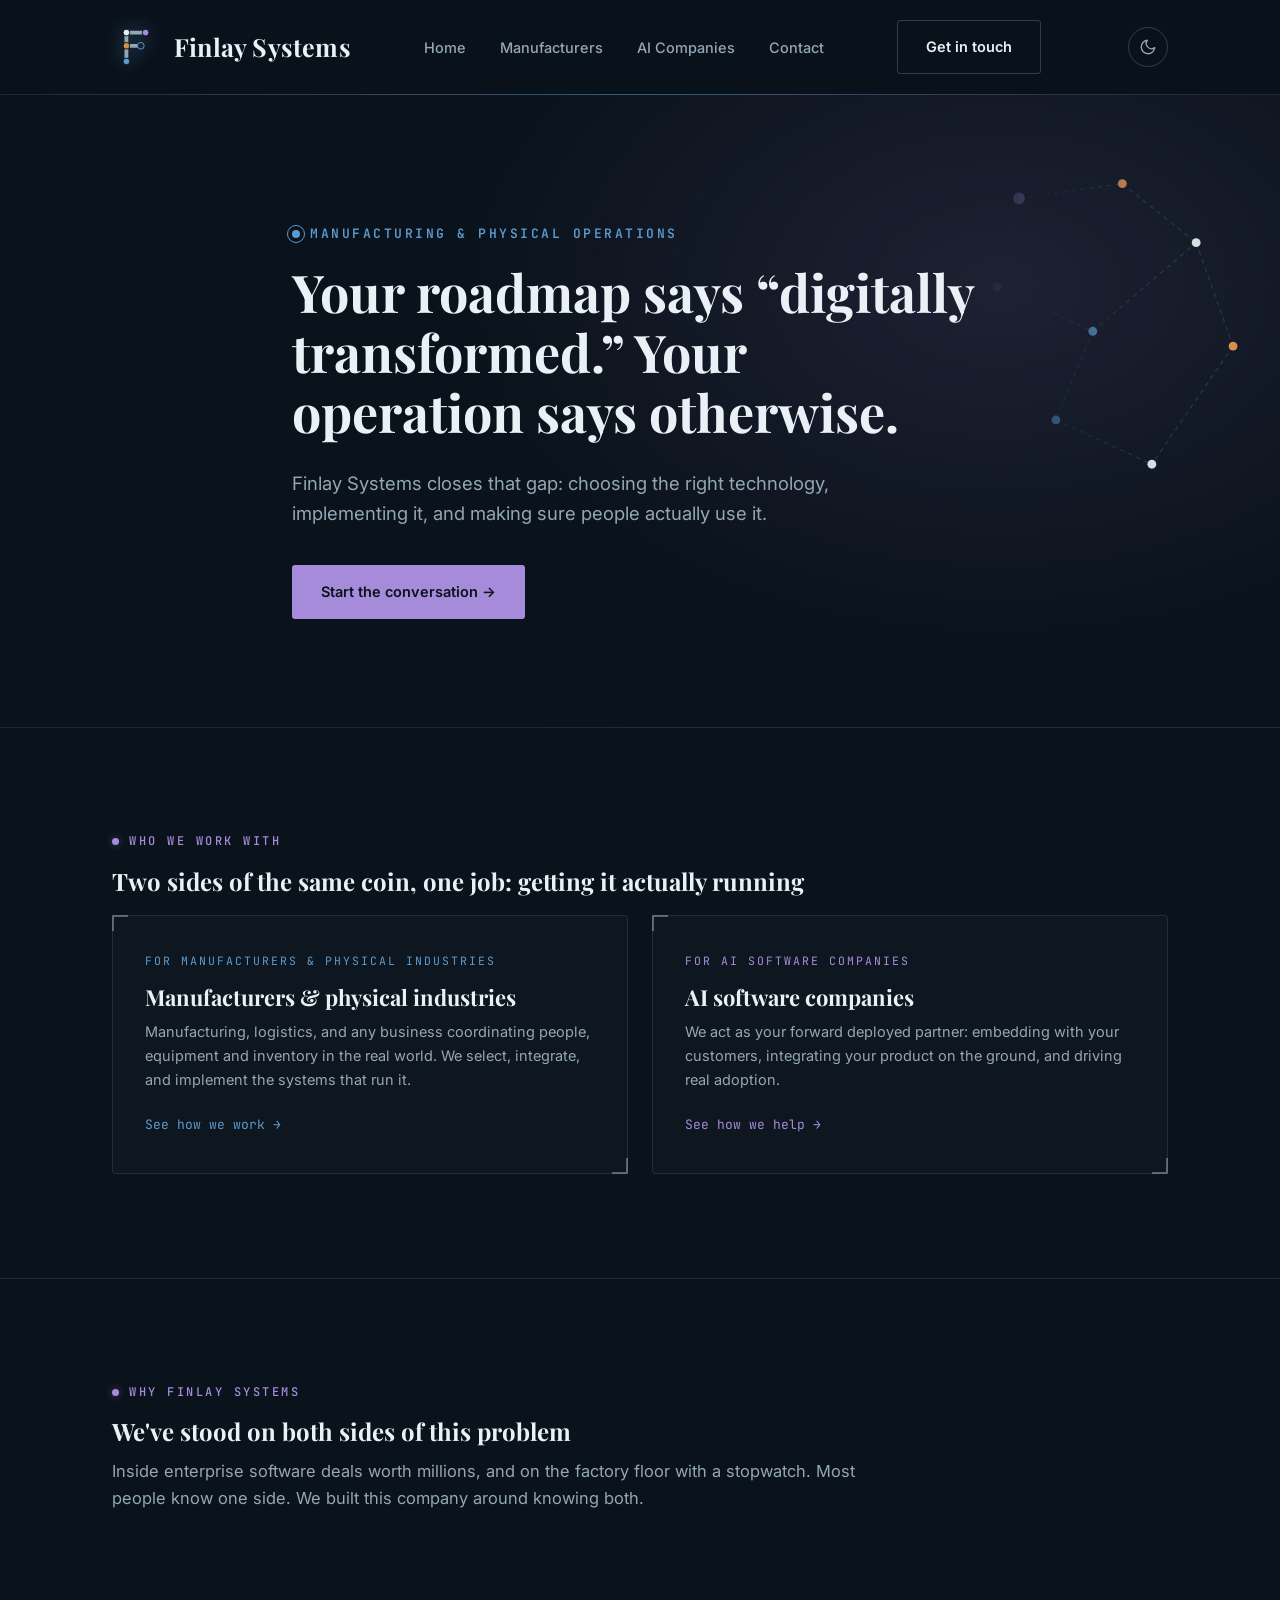
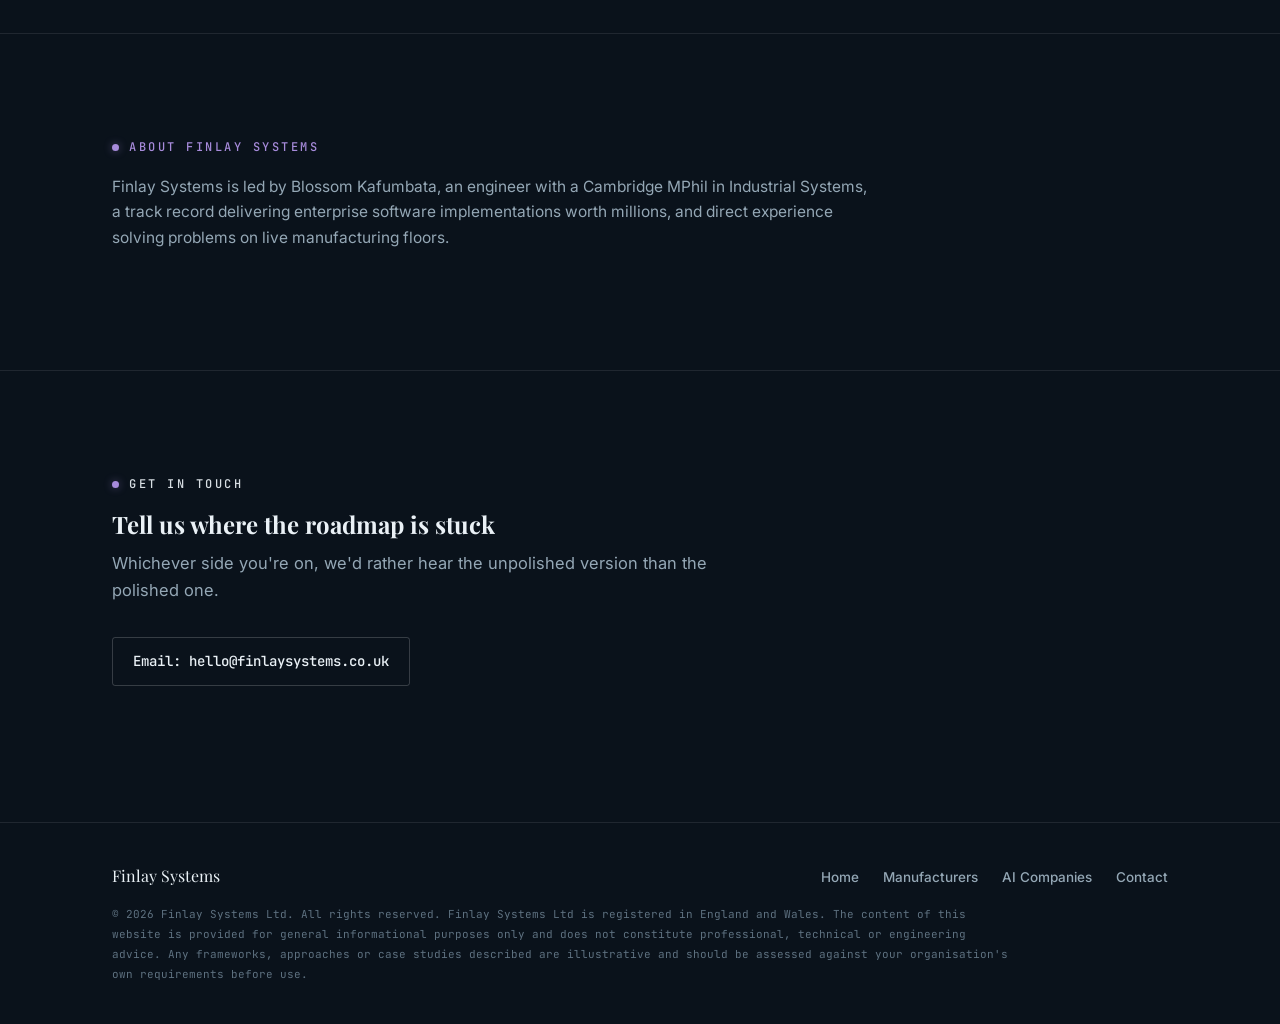
==== commit 6efc3a65: "editing page content" ====
--- a/finlay-systems-website-final/index.html
+++ b/finlay-systems-website-final/index.html
@@ -117,7 +117,7 @@
   <div class="container">
     <div class="section-head">
       <span class="eyebrow">Who we work with</span>
-      <h2>Two kinds of clients, one job: getting it actually running</h2>
+      <h2>Two sides of the same coin, one job: getting it actually running</h2>
     </div>
     <div class="path-grid">
       <a href="manufacturers.html" class="path-card panel reveal" style="--accent:var(--steel); --accent-glow:var(--steel-glow);">
